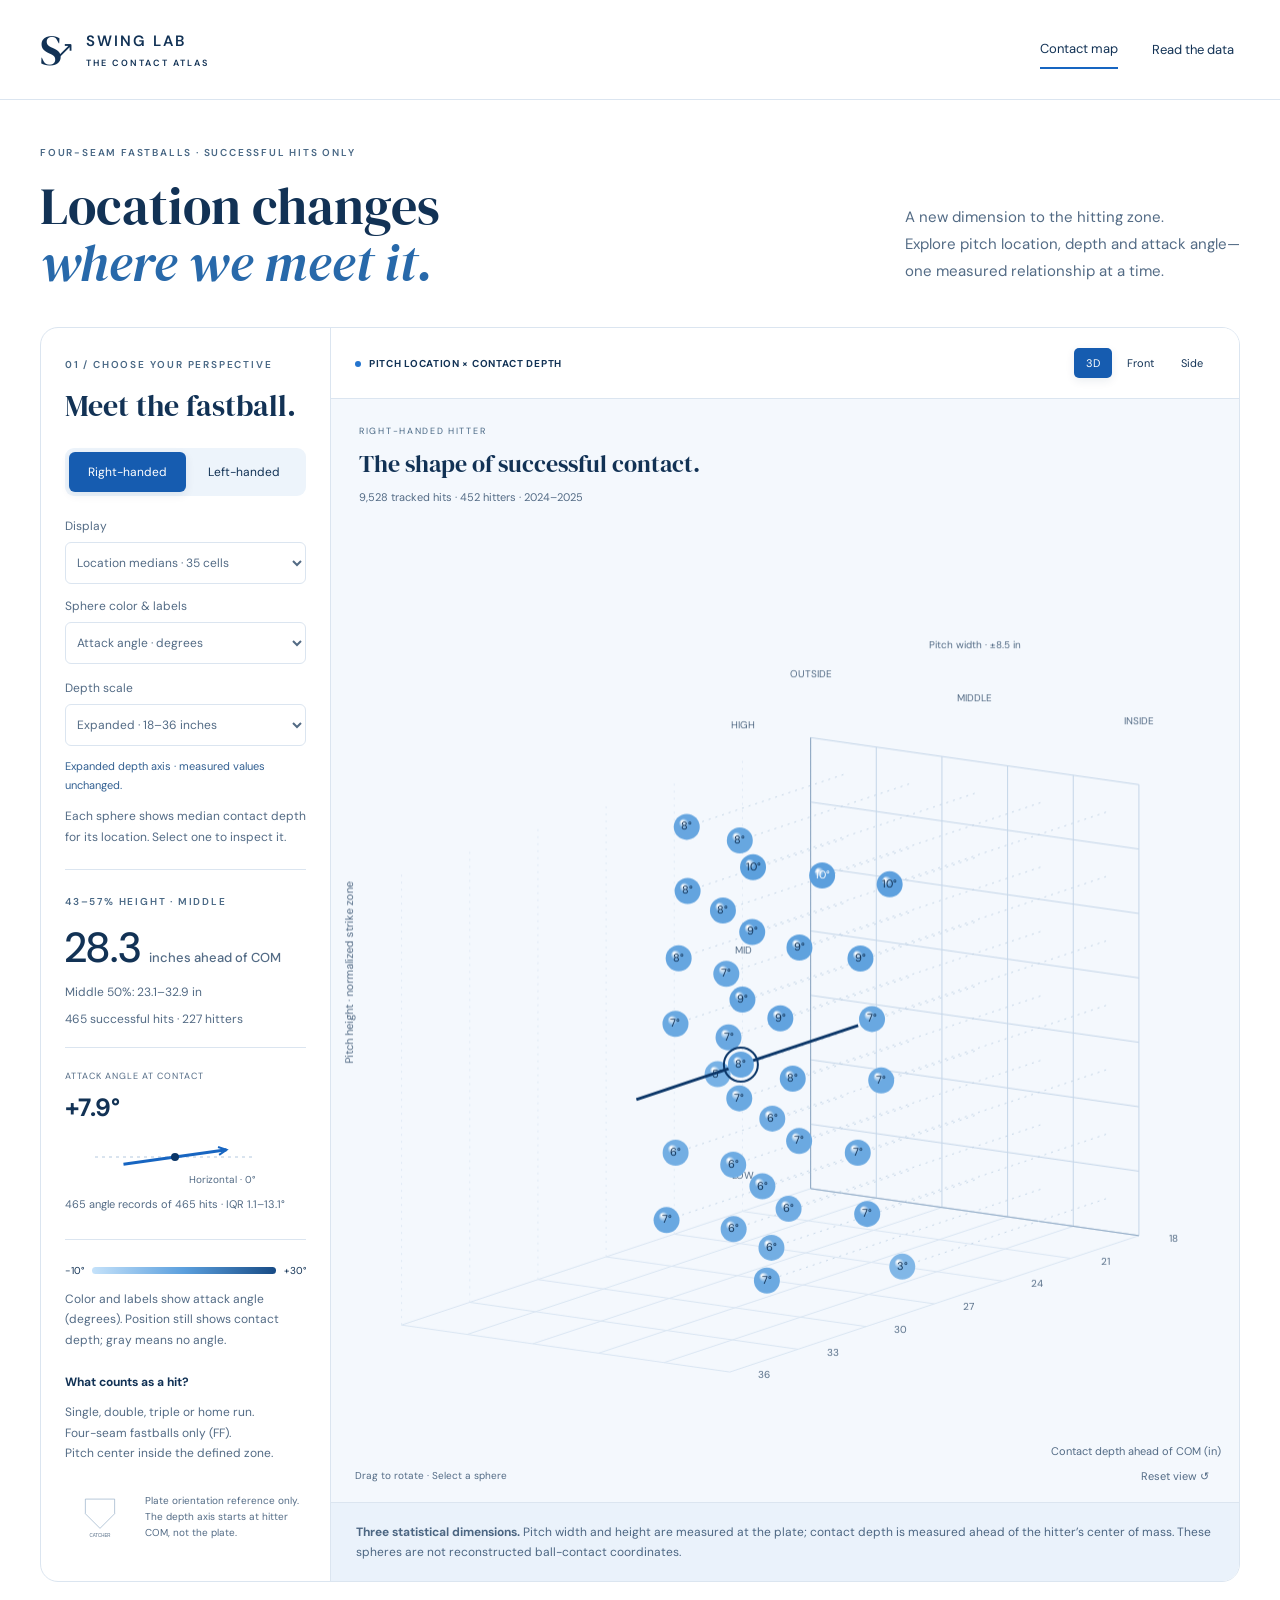
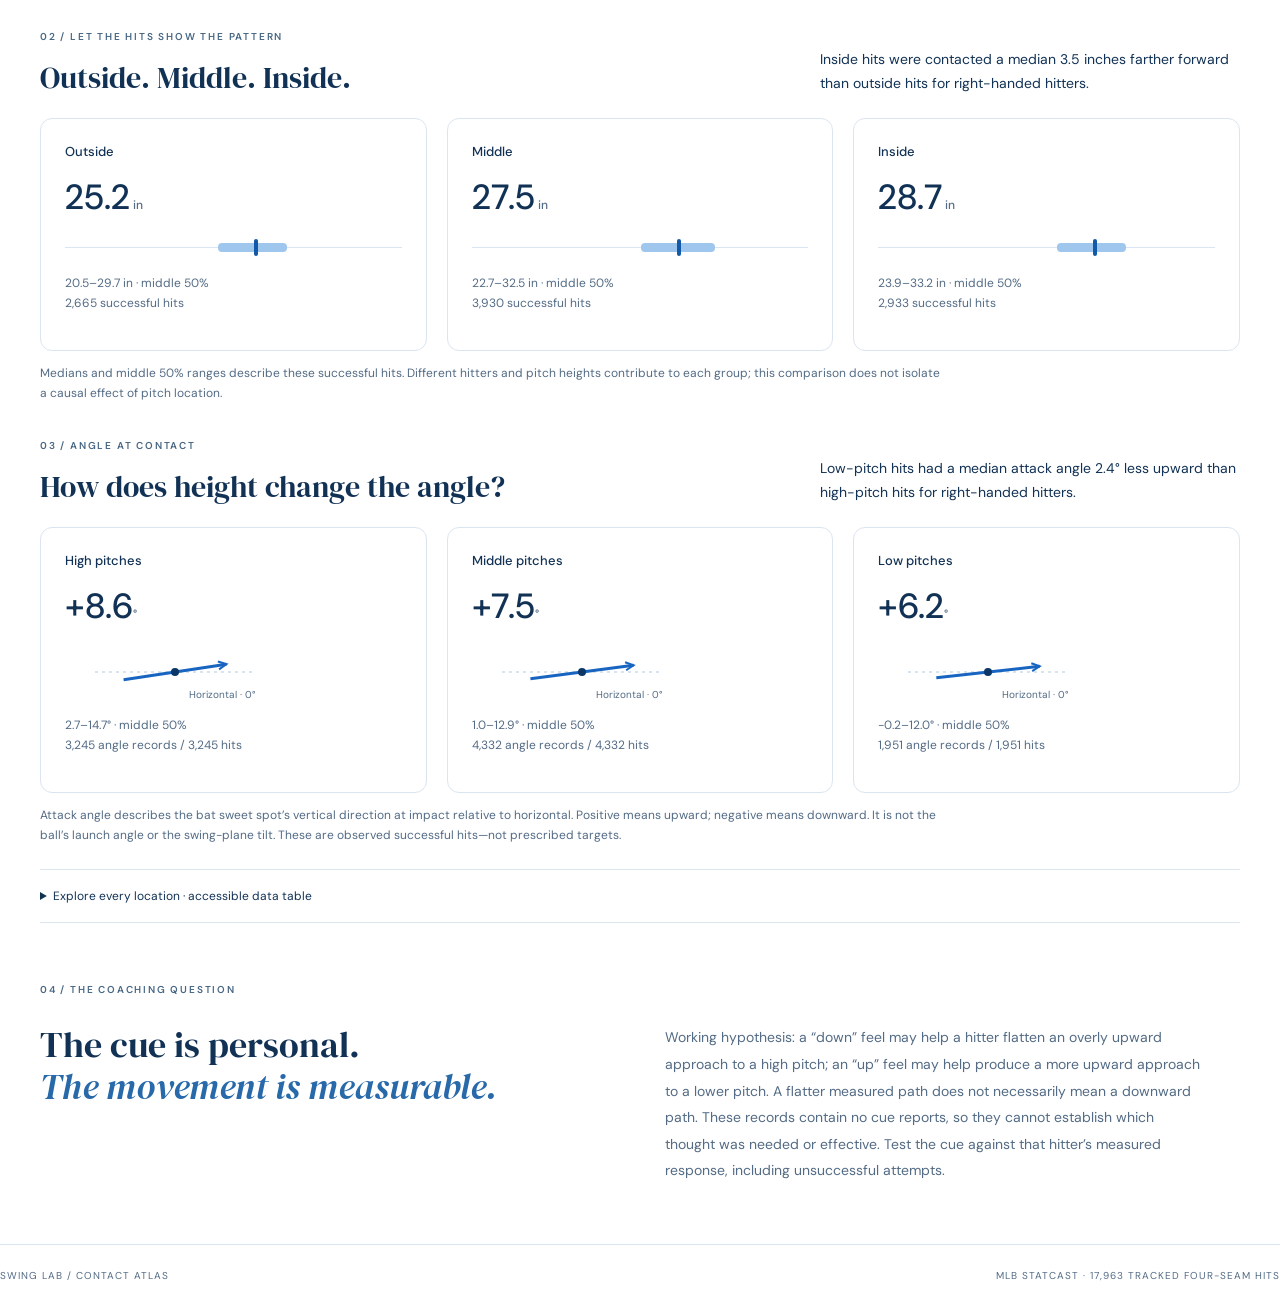
==== contact-atlas/index.html @ 4e48e23c "Publish Contact Atlas, derived Statcast data, methodology and processing scripts" ====
<!doctype html><html lang="en"><head><meta charset="utf-8"><meta name="viewport" content="width=device-width, initial-scale=1"><title>Swing Lab — Fastball Contact Atlas</title><meta name="description" content="Explore successful four-seam hits by pitch location and measured body-relative contact depth."><link rel="stylesheet" href="contact-map.css"></head><body><header><a class="brand" href="./">S<span>↗</span> <b>SWING LAB<small>THE CONTACT ATLAS</small></b></a><nav><span class="navactive">Contact map</span><button id="methodOpen">Read the data</button></nav></header><main><section class="intro"><div><p class="eyebrow">FOUR-SEAM FASTBALLS · SUCCESSFUL HITS ONLY</p><h1>Location changes<br><em>where we meet it.</em></h1></div><p class="lede">A new dimension to the hitting zone.<br>Explore pitch location, depth and attack angle—<br>one measured relationship at a time.</p></section><section class="atlas"><aside><p class="eyebrow">01 / CHOOSE YOUR PERSPECTIVE</p><h2>Meet the fastball.</h2><div class="switch" aria-label="Batting side"><button data-hand="R" aria-pressed="true">Right-handed</button><button data-hand="L" aria-pressed="false">Left-handed</button></div><label class="field">Display<select id="display"><option value="cells">Location medians · 35 cells</option><option value="points">Individual successful hits</option></select></label><label class="field metric-field">Sphere color & labels<select id="metric"><option value="attack">Attack angle · degrees</option><option value="depth">Contact depth · inches</option></select></label><label class="field depth-field">Depth scale<select id="depthScale"><option value="expanded">Expanded · 18–36 inches</option><option value="full">Full range · −5–65 inches</option></select></label><p class="hint" id="depthScaleNote">Expanded depth axis · measured values unchanged.</p><p class="hint" id="displayNote">Each sphere shows median contact depth for its location. Select one to inspect it.</p><div class="selection" aria-live="polite"><p class="eyebrow" id="selectedName">SELECT A LOCATION</p><div id="selectedDepth">—<small>inches</small></div><p id="selectedRange">Contact depth ahead of hitter COM</p><p id="selectedCount">Loading recorded hits…</p><div class="attack-readout"><span>ATTACK ANGLE AT CONTACT</span><strong id="selectedAttack">—</strong><div id="angleSketch"></div><p id="attackCoverage"></p></div></div><div class="legend"><span id="legendLow">−10°</span><i id="legendRamp"></i><span id="legendHigh">+30°</span></div><p class="hint" id="colorNote">Color represents attack angle. Sphere position still shows contact depth.</p><div class="scope"><strong>What counts as a hit?</strong><p>Single, double, triple or home run.<br>Four-seam fastballs only (FF).<br>Pitch center inside the defined zone.</p></div><div class="plate-key"><svg viewBox="0 0 110 72" role="img" aria-label="Plate orientation, straight edge toward pitcher"><path d="M32 8 H78 V31 L55 54 L32 31 Z"/><text x="55" y="68" text-anchor="middle">CATCHER</text></svg><p>Plate orientation reference only.<br>The depth axis starts at hitter COM, not the plate.</p></div></aside><div class="plot-panel"><div class="plot-head"><div><span class="live"></span><strong>PITCH LOCATION × CONTACT DEPTH</strong></div><div class="views"><button data-view="angle" aria-pressed="true">3D</button><button data-view="front" aria-pressed="false">Front</button><button data-view="side" aria-pressed="false">Side</button></div></div><div id="plot"><canvas id="canvas" aria-label="Rotatable graph of pitch location and contact depth" role="img">A table of location medians is available below.</canvas><div class="plot-caption"><span id="handLabel">RIGHT-HANDED HITTER</span><strong id="plotTitle">The shape of successful contact.</strong><small id="sampleCount">Loading data…</small></div><div id="error" hidden></div><div class="plot-bottom"><span>Drag to rotate · Select a sphere</span><button id="reset">Reset view ↺</button></div></div><div class="coordinate-note"><b>Three statistical dimensions.</b> Pitch width and height are measured at the plate; contact depth is measured ahead of the hitter’s center of mass. These spheres are not reconstructed ball-contact coordinates.</div></div></section><section class="comparison"><div class="section-title"><div><p class="eyebrow">02 / LET THE HITS SHOW THE PATTERN</p><h2>Outside. Middle. Inside.</h2></div><p id="finding" aria-live="polite">Comparing recorded contact depth.</p></div><div id="bands" class="bands"></div><p class="footnote">Medians and middle 50% ranges describe these successful hits. Different hitters and pitch heights contribute to each group; this comparison does not isolate a causal effect of pitch location.</p></section><section class="comparison angle-comparison"><div class="section-title"><div><p class="eyebrow">03 / ANGLE AT CONTACT</p><h2>How does height change the angle?</h2></div><p id="angleFinding" aria-live="polite"></p></div><div id="heightBands" class="bands"></div><p class="footnote">Attack angle describes the bat sweet spot’s vertical direction at impact relative to horizontal. Positive means upward; negative means downward. It is not the ball’s launch angle or the swing-plane tilt. These are observed successful hits—not prescribed targets.</p></section><details class="table-panel"><summary>Explore every location · accessible data table</summary><div class="table-wrap"><table><thead><tr><th>Height band</th><th>Horizontal band</th><th>Hits</th><th>Median depth</th><th>Middle 50%</th><th>Attack angle</th><th>Angle records</th></tr></thead><tbody id="tableRows"></tbody></table></div></details><section class="feel"><p class="eyebrow">04 / THE COACHING QUESTION</p><h2>The cue is personal.<br><em>The movement is measurable.</em></h2><p>Working hypothesis: a “down” feel may help a hitter flatten an overly upward approach to a high pitch; an “up” feel may help produce a more upward approach to a lower pitch. A flatter measured path does not necessarily mean a downward path. These records contain no cue reports, so they cannot establish which thought was needed or effective. Test the cue against that hitter’s measured response, including unsuccessful attempts.</p></section></main><footer><span>SWING LAB / CONTACT ATLAS</span><span id="sourceNote">MLB Statcast · imported 2024–2025 records</span></footer><dialog id="method"><button id="methodClose">Close ×</button><p class="eyebrow">MEASUREMENT NOTES</p><h2>Read the coordinates correctly.</h2><p>This graph filters the existing imported Statcast data to pitch_type FF and events single, double, triple or home_run, with description hit_into_play. It excludes pitch centers outside the 17-inch plate width or the individualized vertical strike zone, and excludes missing contact depth. It is not a batting-average chart.</p><p>Horizontal position uses plate_x converted to batter-relative inside/outside. Height is normalized as (plate_z − sz_bot)/(sz_top − sz_bot). Depth uses intercept_ball_minus_batter_pos_y_inches, the contact displacement ahead of the hitter’s center of mass. Pitch position is not ball position at contact. No guessed translation to home plate is applied.</p><p>The median view defaults to an expanded 18–36 inch depth axis so small differences are easier to see. The full-range option spans −5 to 65 inches. Both batting sides use the same scale. Individual-hit mode always uses the full range to retain every displayed observation. Only the depth-axis display scale changes; measurements, colors and summaries are unchanged.</p><p>The grid contains five horizontal and seven vertical bands. Sphere positions use cell centers and the median measured depth. The middle 50% is the interquartile range, not a confidence interval. Individual-hit mode shows a deterministic sample of up to 1,400 hits per batting side. Medians use all eligible observations. Sparse cells remain visible with their sample size.</p><p>Left/right switching uses independently observed groups, not mirrored copies of the same hitters. No expected inside-to-outside pattern is imposed. The lab animation is a separate dataset and does not drive this graph.</p><p>Attack angle comes directly from the Statcast attack_angle field, independently of launch_angle. Cell depth and angle are separate medians, not one reconstructed swing. Missing angles remain unavailable and their counts are shown. The small side-view arrows illustrate only the vertical angle relative to horizontal; they do not reconstruct full bat paths or infer horizontal attack direction. The expanded depth axis does not alter these angle sketches.</p><p><a href="https://baseballsavant.mlb.com/csv-docs#attack_angle">Statcast metric definitions</a></p><p id="coverageNote"></p><a href="data/contact-map.json">Download graph data</a> · <a href="https://github.com/Pburgess09/SwingLab">Source project</a></dialog><script src="contact-map.js" defer></script></body></html>
---- contact-atlas/contact-map.css ----
@import url('https://fonts.googleapis.com/css2?family=DM+Sans:wght@400;500;600;700&family=DM+Serif+Display:ital@0;1&display=swap');
:root{--ink:#123255;--muted:#536b85;--paper:#ffffff;--line:#dbe5f0;--green:#1765c1;--gold:#2f7ed0}*{box-sizing:border-box}body{margin:0;background:var(--paper);color:var(--ink);font:15px 'DM Sans',sans-serif}button,select{font:inherit;color:inherit}button,a,select{-webkit-tap-highlight-color:transparent}button{cursor:pointer;border:0;background:transparent}button:focus-visible,a:focus-visible,select:focus-visible{outline:3px solid #2f7ed0;outline-offset:4px}header{height:100px;max-width:1500px;margin:auto;display:flex;align-items:center;justify-content:space-between;padding:0 40px;border-bottom:1px solid var(--line)}a{color:inherit;text-decoration:none}.brand{display:flex;align-items:center;font-size:42px;font-family:'DM Serif Display',serif;gap:12px}.brand>span{font:22px sans-serif;margin-left:-18px}.brand b{font:600 15px 'DM Sans',sans-serif;letter-spacing:2px}.brand small{display:block;font-size:9px;letter-spacing:2px;margin-top:6px}nav{display:flex;gap:28px;align-items:center;font-size:13px}.navactive{border-bottom:2px solid var(--green);padding:10px 0}main{max-width:1500px;margin:auto;padding:46px 40px 0}.intro{display:flex;justify-content:space-between;align-items:end;margin-bottom:36px}.eyebrow{font-size:10px;font-weight:600;letter-spacing:1.8px;margin:0 0 18px;color:#486784}h1{font:52px/1.1 'DM Serif Display',Georgia,serif;margin:0}em{font-weight:400;color:#2869aa}.lede{font-size:15px;color:var(--muted);line-height:1.8;margin:0 0 6px}.atlas{display:grid;grid-template-columns:290px minmax(0,1fr);border:1px solid var(--line);border-radius:18px;overflow:hidden;background:#ffffff}aside{padding:30px 24px;border-right:1px solid var(--line)}h2{font:30px/1.15 'DM Serif Display',Georgia,serif;margin:0 0 24px}.switch{display:flex;padding:4px;background:#edf4fb;border-radius:9px;margin:22px 0}.switch button{flex:1;padding:12px 3px;font-size:12px;border-radius:6px}button[aria-pressed=true]{background:#165cb0;color:#ffffff;box-shadow:0 3px 10px #12325515}.field{display:block;font-size:12px;color:var(--muted)}select{display:block;width:100%;margin-top:8px;padding:11px 7px;background:#ffffff;border:1px solid var(--line);border-radius:6px;font-size:12px}.hint{font-size:12px;line-height:1.7;color:var(--muted)}.selection{padding:25px 0;margin-top:22px;border-top:1px solid var(--line);border-bottom:1px solid var(--line)}.selection .eyebrow{margin-bottom:12px}#selectedDepth{font-size:42px;font-weight:500;font-variant-numeric:tabular-nums}#selectedDepth small{font-size:13px;margin-left:8px;color:var(--muted)}.selection p:not(.eyebrow){font-size:12px;line-height:1.6;margin:8px 0 0;color:var(--muted)}.legend{display:flex;align-items:center;gap:8px;margin-top:24px;font-size:10px}.legend i{flex:1;height:7px;border-radius:6px;background:linear-gradient(90deg,#c5e2fa,#5b9fdd,#174b85)}.scope{margin-top:24px;font-size:12px}.scope p{line-height:1.7;color:var(--muted)}.plate-key{display:flex;align-items:center;gap:10px;margin-top:20px}.plate-key svg{width:70px;flex-shrink:0}.plate-key path{fill:#ffffff;stroke:#8ca6c1;stroke-width:1}.plate-key text{font:7px sans-serif;fill:#536b85}.plate-key p{font-size:10px;line-height:1.6;color:var(--muted)}.plot-panel{display:flex;flex-direction:column;min-width:0;background:#f4f8fd}.plot-head{display:flex;align-items:center;justify-content:space-between;padding:20px 24px;border-bottom:1px solid #dbe5f0;font-size:10px;letter-spacing:.7px;background:#ffffff}.live{display:inline-block;width:6px;height:6px;border-radius:50%;background:#2474ce;margin-right:8px}.views{display:flex;gap:3px}.views button{font-size:11px;padding:8px 12px;border-radius:5px}#plot{min-height:620px;flex:1;position:relative;overflow:hidden}canvas{display:block;width:100%;height:100%;position:absolute;touch-action:none;cursor:grab}.plot-caption{position:absolute;top:26px;left:28px;pointer-events:none;display:grid;gap:10px}.plot-caption span{font-size:9px;letter-spacing:1.7px;color:#486784}.plot-caption strong{font:24px 'DM Serif Display',serif}.plot-caption small{font-size:11px;color:var(--muted)}.plot-bottom{position:absolute;bottom:18px;left:24px;right:24px;display:flex;align-items:center;justify-content:space-between;font-size:10px;color:var(--muted);pointer-events:none}.plot-bottom button{font-size:11px;pointer-events:auto}.coordinate-note{padding:19px 25px;font-size:12px;line-height:1.7;border-top:1px solid var(--line);background:#eaf2fb;color:#4c6682}.comparison{margin-top:48px}.section-title{display:flex;align-items:end;justify-content:space-between;gap:30px}.section-title h2{margin-bottom:22px}.section-title>p{max-width:420px;font-size:14px;line-height:1.7;margin:0 0 22px}.bands{display:grid;grid-template-columns:repeat(3,1fr);gap:20px}.band{background:#ffffff;border:1px solid var(--line);padding:24px;border-radius:12px}.band h3{font-size:13px;font-weight:500;margin:0 0 14px}.band strong{font-size:35px;font-weight:500}.band small{font-size:12px;color:var(--muted)}.band p{font-size:12px;color:var(--muted);line-height:1.7}.interval{height:26px;position:relative;margin-top:15px}.interval:before{content:'';position:absolute;left:0;right:0;top:12px;height:1px;background:#d9e5f2}.interval i{position:absolute;top:8px;height:9px;background:#9fc7ee;border-radius:4px}.interval b{position:absolute;top:4px;height:17px;width:4px;background:#1259a8;border-radius:3px}.footnote{font-size:12px;color:var(--muted);line-height:1.7;max-width:900px}.table-panel{margin-top:24px;padding:18px 0;border-top:1px solid var(--line);border-bottom:1px solid var(--line);font-size:12px}summary{cursor:pointer}.table-wrap{overflow-x:auto}table{width:100%;border-collapse:collapse;margin-top:20px}th,td{text-align:left;padding:12px;border-bottom:1px solid var(--line)}.feel{display:grid;grid-template-columns:1fr 1fr;gap:10px 50px;margin:60px 0}.feel>.eyebrow{grid-column:1/-1}.feel h2{font-size:36px}.feel>p:last-child{font-size:14px;line-height:1.9;color:var(--muted);margin:0;max-width:540px}footer{max-width:1420px;margin:auto;padding:24px 0;border-top:1px solid var(--line);display:flex;justify-content:space-between;font-size:10px;letter-spacing:1px;color:var(--muted)}dialog{max-width:660px;width:calc(100% - 32px);border:1px solid var(--line);border-radius:16px;padding:35px;color:var(--ink);background:#ffffff}dialog::backdrop{background:#102b4d66}dialog>button{float:right}dialog p{line-height:1.8;font-size:14px}dialog a{text-decoration:underline}#error{position:absolute;top:45%;padding:25px;background:#ffffff;left:20px;right:20px;border:1px solid #8ca6c1}@media(max-width:1050px){main{padding:30px 22px 0}header{padding:0 22px}.atlas{grid-template-columns:250px 1fr}aside{padding:25px 18px}h1{font-size:44px}.lede{font-size:13px}.plot-head{padding:14px}.plot-head strong{font-size:9px}footer{margin:0 22px}}@media(max-width:760px){header{height:80px}nav{gap:12px}nav .navactive{display:none}.brand b{font-size:12px}.brand small{font-size:7px}h1{font-size:38px}.intro{display:block}.lede{margin-top:18px}.atlas{display:flex;flex-direction:column}.plot-panel{order:-1}.plot-head{gap:8px}.plot-caption{left:20px}.plot-caption strong{font-size:21px}#plot{height:510px;min-height:510px}.plot-bottom{font-size:9px}.coordinate-note{font-size:11px;padding:16px}aside{border-right:0;border-top:1px solid var(--line);display:grid;grid-template-columns:1fr 1fr;gap:0 20px}aside>.eyebrow,aside>h2,.selection{grid-column:1/-1}.switch{margin:0 0 12px;grid-column:1/-1}.selection{margin-top:8px}.scope,.plate-key{margin-top:14px}.section-title{display:block}.bands{gap:8px}.band{padding:16px 12px}.band strong{font-size:26px}.band p{font-size:11px}.feel{grid-template-columns:1fr;gap:4px}.feel h2{font-size:30px}footer{gap:20px;line-height:1.6}.legend{grid-column:1/-1}.selection+.legend{margin-top:20px}}@media(prefers-reduced-motion:reduce){*{scroll-behavior:auto!important}}

.depth-field{margin-top:16px}#depthScaleNote{font-size:11px;color:#315f91}select:disabled{opacity:.65}@media(max-width:760px){.depth-field{margin-top:0}}

.metric-field{margin-top:14px}.attack-readout{border-top:1px solid var(--line);margin-top:18px;padding-top:16px}.attack-readout>span{font-size:9px;letter-spacing:1px;color:var(--muted)}.attack-readout strong{font-size:25px;display:block;margin-top:7px}.angle-sketch{width:100%;max-width:220px;height:64px;display:block}.angle-sketch text{font:10px 'DM Sans',sans-serif;fill:#536b85}.band .angle-sketch{margin-top:10px}.attack-readout p{font-size:11px!important}.angle-comparison{margin-top:36px}.legend #legendRamp{background:linear-gradient(90deg,#c5e2fa,#5b9fdd,#174b85)}@media(max-width:760px){.metric-field{margin-top:0}.attack-readout{display:grid;grid-template-columns:1fr 1fr;gap:0 12px}.attack-readout>span,.attack-readout p{grid-column:1/-1}}
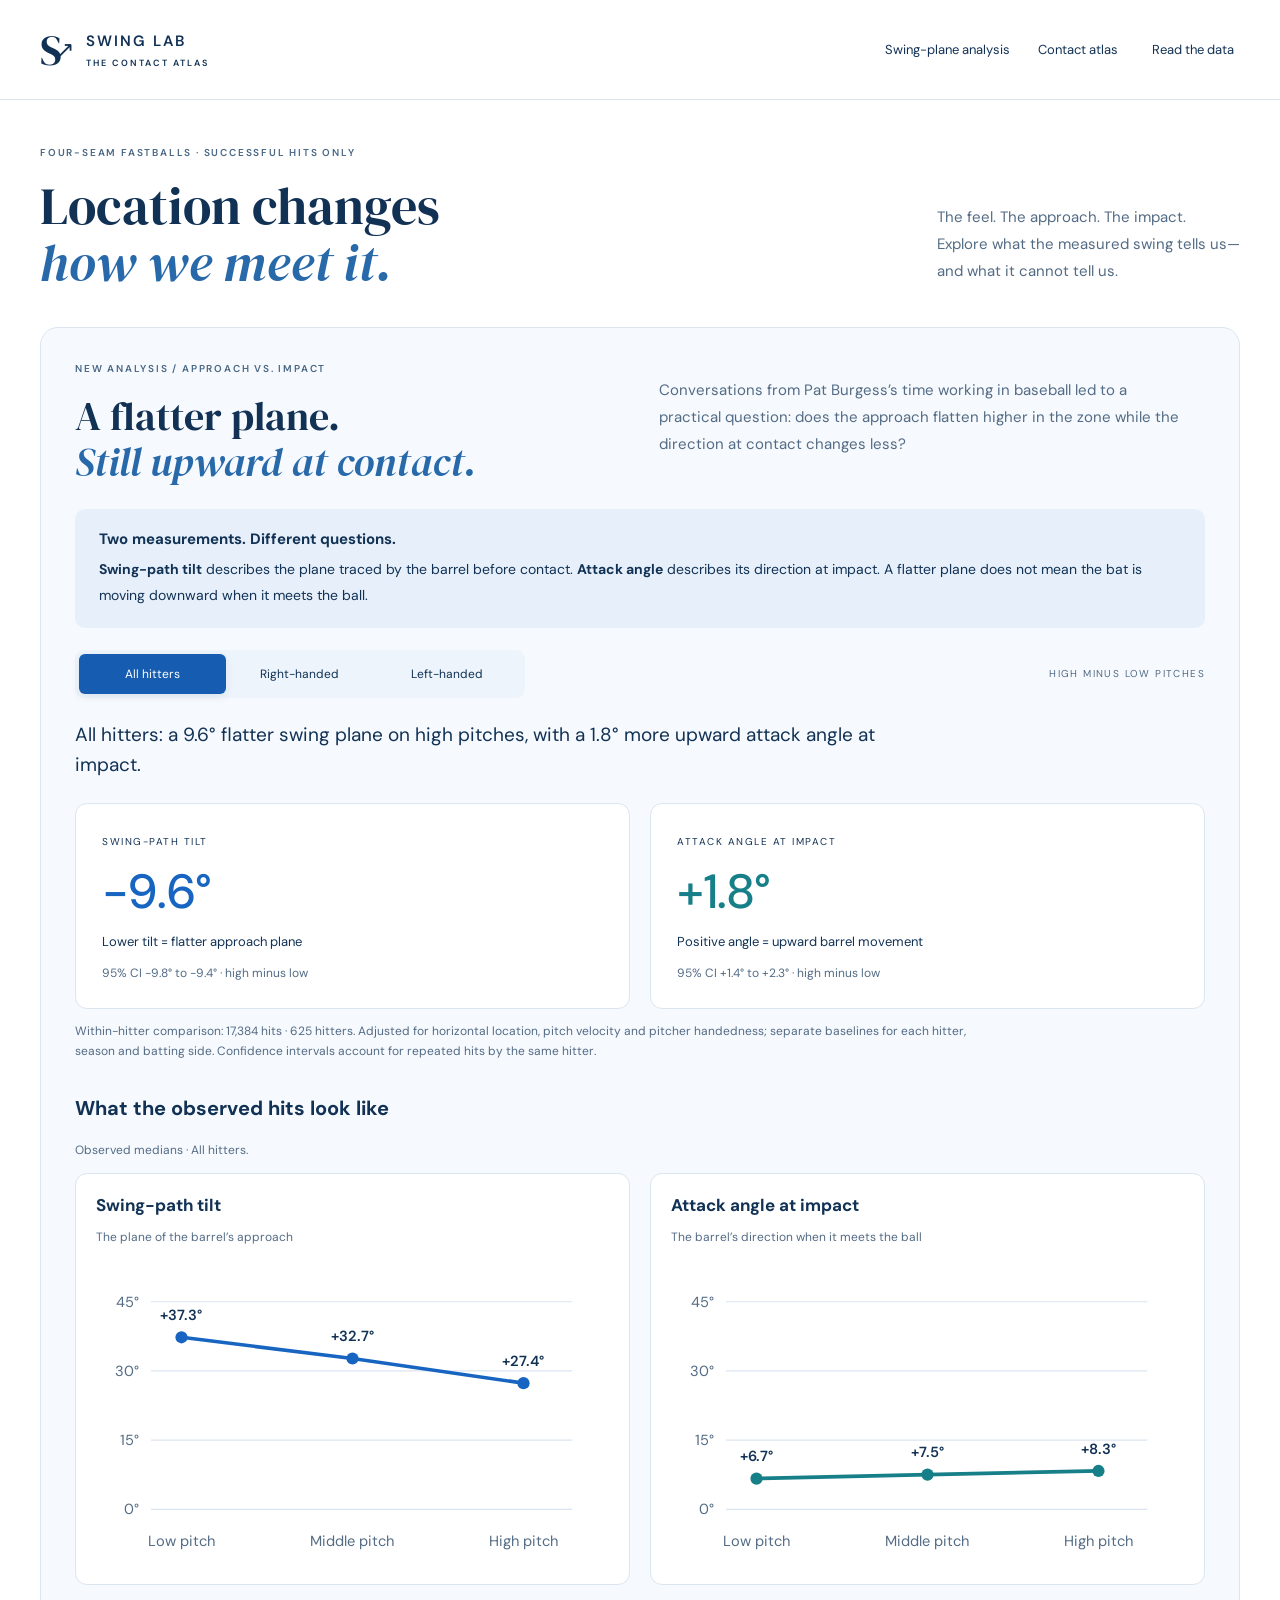
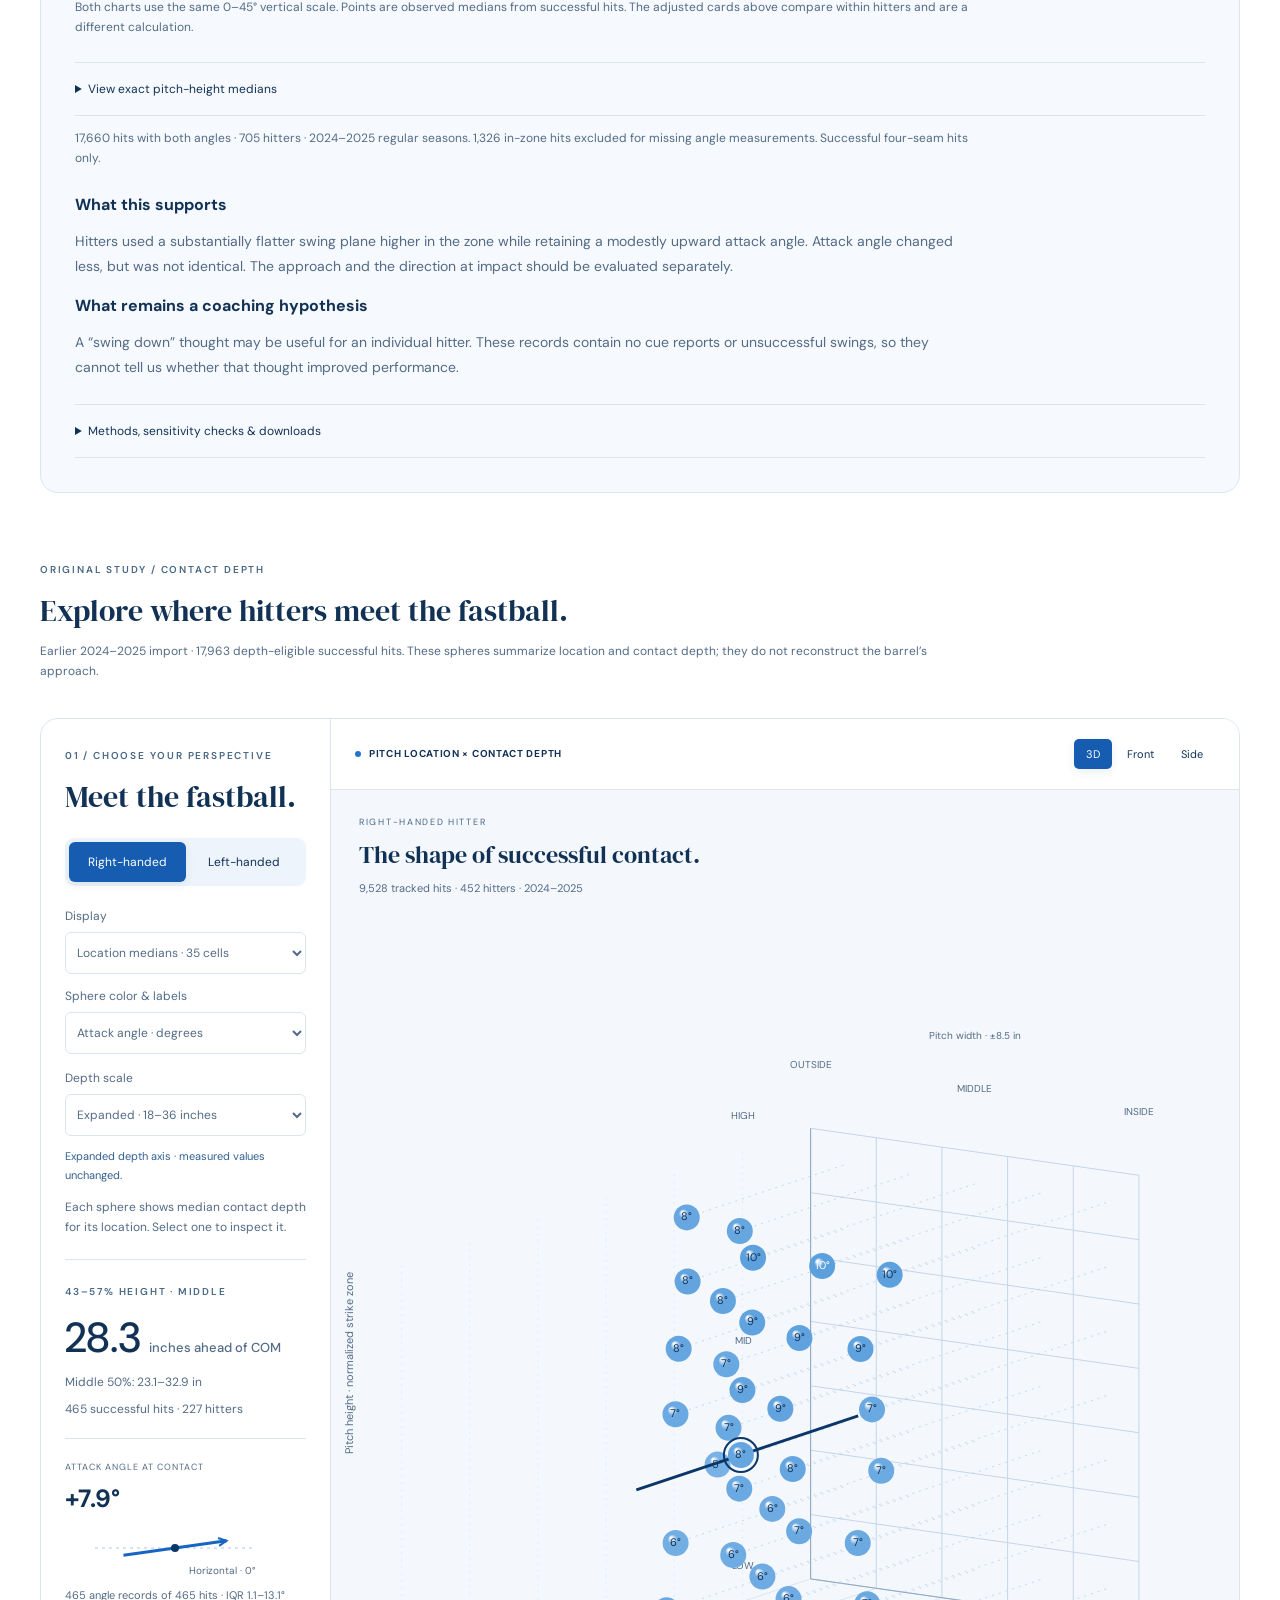
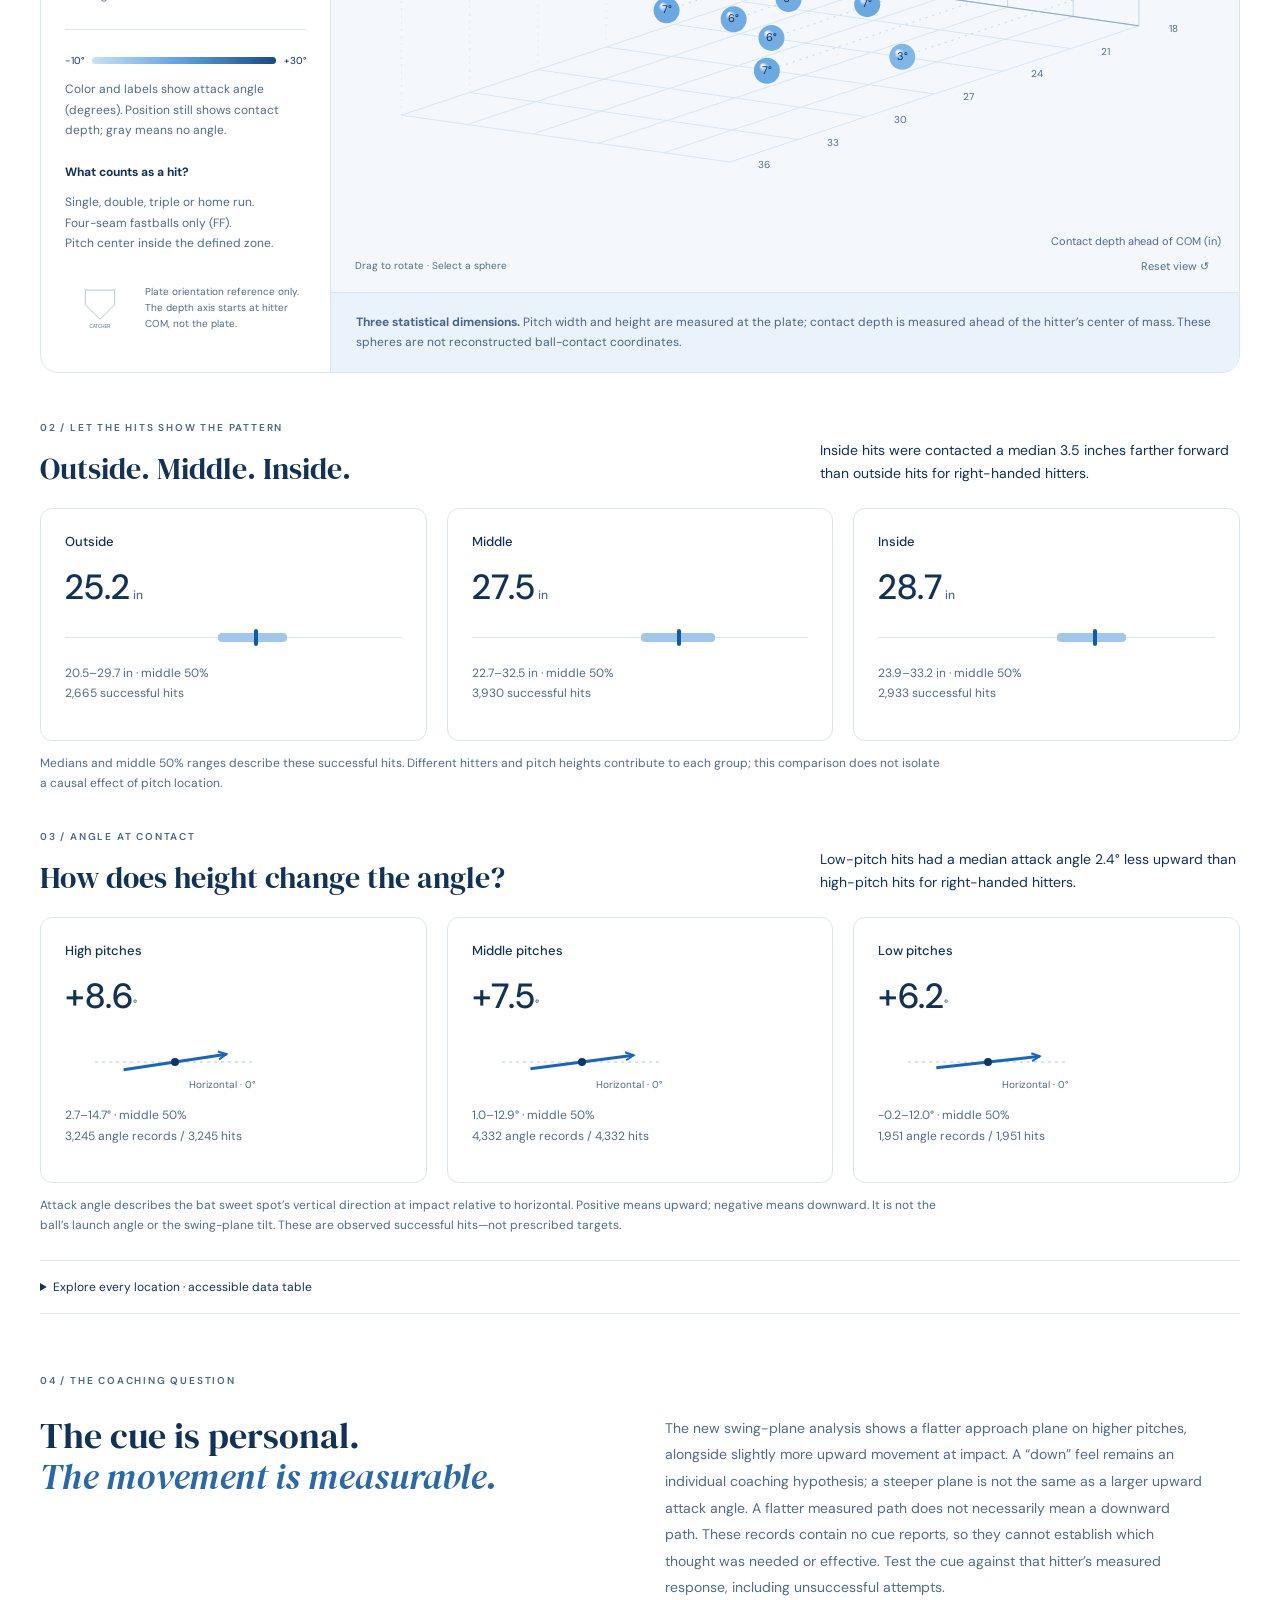
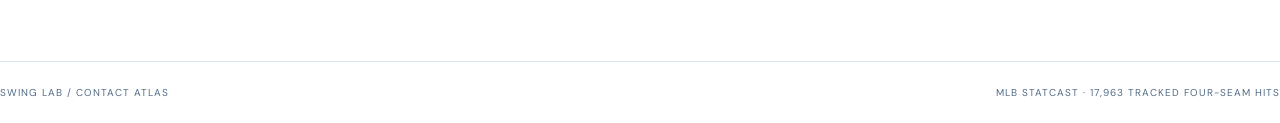
==== commit 0e4c4e14: "Add within-hitter swing-plane analysis and integrated dashboard Separate approach-plane tilt from at" ====
--- a/contact-atlas/index.html
+++ b/contact-atlas/index.html
@@ -1 +1,15 @@
-<!doctype html><html lang="en"><head><meta charset="utf-8"><meta name="viewport" content="width=device-width, initial-scale=1"><title>Swing Lab — Fastball Contact Atlas</title><meta name="description" content="Explore successful four-seam hits by pitch location and measured body-relative contact depth."><link rel="stylesheet" href="contact-map.css"></head><body><header><a class="brand" href="./">S<span>↗</span> <b>SWING LAB<small>THE CONTACT ATLAS</small></b></a><nav><span class="navactive">Contact map</span><button id="methodOpen">Read the data</button></nav></header><main><section class="intro"><div><p class="eyebrow">FOUR-SEAM FASTBALLS · SUCCESSFUL HITS ONLY</p><h1>Location changes<br><em>where we meet it.</em></h1></div><p class="lede">A new dimension to the hitting zone.<br>Explore pitch location, depth and attack angle—<br>one measured relationship at a time.</p></section><section class="atlas"><aside><p class="eyebrow">01 / CHOOSE YOUR PERSPECTIVE</p><h2>Meet the fastball.</h2><div class="switch" aria-label="Batting side"><button data-hand="R" aria-pressed="true">Right-handed</button><button data-hand="L" aria-pressed="false">Left-handed</button></div><label class="field">Display<select id="display"><option value="cells">Location medians · 35 cells</option><option value="points">Individual successful hits</option></select></label><label class="field metric-field">Sphere color & labels<select id="metric"><option value="attack">Attack angle · degrees</option><option value="depth">Contact depth · inches</option></select></label><label class="field depth-field">Depth scale<select id="depthScale"><option value="expanded">Expanded · 18–36 inches</option><option value="full">Full range · −5–65 inches</option></select></label><p class="hint" id="depthScaleNote">Expanded depth axis · measured values unchanged.</p><p class="hint" id="displayNote">Each sphere shows median contact depth for its location. Select one to inspect it.</p><div class="selection" aria-live="polite"><p class="eyebrow" id="selectedName">SELECT A LOCATION</p><div id="selectedDepth">—<small>inches</small></div><p id="selectedRange">Contact depth ahead of hitter COM</p><p id="selectedCount">Loading recorded hits…</p><div class="attack-readout"><span>ATTACK ANGLE AT CONTACT</span><strong id="selectedAttack">—</strong><div id="angleSketch"></div><p id="attackCoverage"></p></div></div><div class="legend"><span id="legendLow">−10°</span><i id="legendRamp"></i><span id="legendHigh">+30°</span></div><p class="hint" id="colorNote">Color represents attack angle. Sphere position still shows contact depth.</p><div class="scope"><strong>What counts as a hit?</strong><p>Single, double, triple or home run.<br>Four-seam fastballs only (FF).<br>Pitch center inside the defined zone.</p></div><div class="plate-key"><svg viewBox="0 0 110 72" role="img" aria-label="Plate orientation, straight edge toward pitcher"><path d="M32 8 H78 V31 L55 54 L32 31 Z"/><text x="55" y="68" text-anchor="middle">CATCHER</text></svg><p>Plate orientation reference only.<br>The depth axis starts at hitter COM, not the plate.</p></div></aside><div class="plot-panel"><div class="plot-head"><div><span class="live"></span><strong>PITCH LOCATION × CONTACT DEPTH</strong></div><div class="views"><button data-view="angle" aria-pressed="true">3D</button><button data-view="front" aria-pressed="false">Front</button><button data-view="side" aria-pressed="false">Side</button></div></div><div id="plot"><canvas id="canvas" aria-label="Rotatable graph of pitch location and contact depth" role="img">A table of location medians is available below.</canvas><div class="plot-caption"><span id="handLabel">RIGHT-HANDED HITTER</span><strong id="plotTitle">The shape of successful contact.</strong><small id="sampleCount">Loading data…</small></div><div id="error" hidden></div><div class="plot-bottom"><span>Drag to rotate · Select a sphere</span><button id="reset">Reset view ↺</button></div></div><div class="coordinate-note"><b>Three statistical dimensions.</b> Pitch width and height are measured at the plate; contact depth is measured ahead of the hitter’s center of mass. These spheres are not reconstructed ball-contact coordinates.</div></div></section><section class="comparison"><div class="section-title"><div><p class="eyebrow">02 / LET THE HITS SHOW THE PATTERN</p><h2>Outside. Middle. Inside.</h2></div><p id="finding" aria-live="polite">Comparing recorded contact depth.</p></div><div id="bands" class="bands"></div><p class="footnote">Medians and middle 50% ranges describe these successful hits. Different hitters and pitch heights contribute to each group; this comparison does not isolate a causal effect of pitch location.</p></section><section class="comparison angle-comparison"><div class="section-title"><div><p class="eyebrow">03 / ANGLE AT CONTACT</p><h2>How does height change the angle?</h2></div><p id="angleFinding" aria-live="polite"></p></div><div id="heightBands" class="bands"></div><p class="footnote">Attack angle describes the bat sweet spot’s vertical direction at impact relative to horizontal. Positive means upward; negative means downward. It is not the ball’s launch angle or the swing-plane tilt. These are observed successful hits—not prescribed targets.</p></section><details class="table-panel"><summary>Explore every location · accessible data table</summary><div class="table-wrap"><table><thead><tr><th>Height band</th><th>Horizontal band</th><th>Hits</th><th>Median depth</th><th>Middle 50%</th><th>Attack angle</th><th>Angle records</th></tr></thead><tbody id="tableRows"></tbody></table></div></details><section class="feel"><p class="eyebrow">04 / THE COACHING QUESTION</p><h2>The cue is personal.<br><em>The movement is measurable.</em></h2><p>Working hypothesis: a “down” feel may help a hitter flatten an overly upward approach to a high pitch; an “up” feel may help produce a more upward approach to a lower pitch. A flatter measured path does not necessarily mean a downward path. These records contain no cue reports, so they cannot establish which thought was needed or effective. Test the cue against that hitter’s measured response, including unsuccessful attempts.</p></section></main><footer><span>SWING LAB / CONTACT ATLAS</span><span id="sourceNote">MLB Statcast · imported 2024–2025 records</span></footer><dialog id="method"><button id="methodClose">Close ×</button><p class="eyebrow">MEASUREMENT NOTES</p><h2>Read the coordinates correctly.</h2><p>This graph filters the existing imported Statcast data to pitch_type FF and events single, double, triple or home_run, with description hit_into_play. It excludes pitch centers outside the 17-inch plate width or the individualized vertical strike zone, and excludes missing contact depth. It is not a batting-average chart.</p><p>Horizontal position uses plate_x converted to batter-relative inside/outside. Height is normalized as (plate_z − sz_bot)/(sz_top − sz_bot). Depth uses intercept_ball_minus_batter_pos_y_inches, the contact displacement ahead of the hitter’s center of mass. Pitch position is not ball position at contact. No guessed translation to home plate is applied.</p><p>The median view defaults to an expanded 18–36 inch depth axis so small differences are easier to see. The full-range option spans −5 to 65 inches. Both batting sides use the same scale. Individual-hit mode always uses the full range to retain every displayed observation. Only the depth-axis display scale changes; measurements, colors and summaries are unchanged.</p><p>The grid contains five horizontal and seven vertical bands. Sphere positions use cell centers and the median measured depth. The middle 50% is the interquartile range, not a confidence interval. Individual-hit mode shows a deterministic sample of up to 1,400 hits per batting side. Medians use all eligible observations. Sparse cells remain visible with their sample size.</p><p>Left/right switching uses independently observed groups, not mirrored copies of the same hitters. No expected inside-to-outside pattern is imposed. The lab animation is a separate dataset and does not drive this graph.</p><p>Attack angle comes directly from the Statcast attack_angle field, independently of launch_angle. Cell depth and angle are separate medians, not one reconstructed swing. Missing angles remain unavailable and their counts are shown. The small side-view arrows illustrate only the vertical angle relative to horizontal; they do not reconstruct full bat paths or infer horizontal attack direction. The expanded depth axis does not alter these angle sketches.</p><p><a href="https://baseballsavant.mlb.com/csv-docs#attack_angle">Statcast metric definitions</a></p><p id="coverageNote"></p><a href="data/contact-map.json">Download graph data</a> · <a href="https://github.com/Pburgess09/SwingLab">Source project</a></dialog><script src="contact-map.js" defer></script></body></html>
+<!doctype html><html lang="en"><head><meta charset="utf-8"><meta name="viewport" content="width=device-width, initial-scale=1"><title>Swing Lab — Fastball Contact Atlas</title><meta name="description" content="Explore swing-plane tilt, attack angle and contact depth by pitch location, with within-hitter analysis."><link rel="stylesheet" href="contact-map.css"></head><body><header><a class="brand" href="./">S<span>↗</span> <b>SWING LAB<small>THE CONTACT ATLAS</small></b></a><nav><a href="#swing-plane">Swing-plane analysis</a><a href="#contact-atlas">Contact atlas</a><button id="methodOpen">Read the data</button></nav></header><main><section class="intro"><div><p class="eyebrow">FOUR-SEAM FASTBALLS · SUCCESSFUL HITS ONLY</p><h1>Location changes<br><em>how we meet it.</em></h1></div><p class="lede">The feel. The approach. The impact.<br>Explore what the measured swing tells us—<br>and what it cannot tell us.</p></section><section class="plane-study" id="swing-plane" aria-labelledby="plane-title">
+<div class="study-top"><div><p class="eyebrow">NEW ANALYSIS / APPROACH VS. IMPACT</p><h2 id="plane-title">A flatter plane.<br><em>Still upward at contact.</em></h2></div><p>Conversations from Pat Burgess’s time working in baseball led to a practical question: does the approach flatten higher in the zone while the direction at contact changes less?</p></div>
+<div class="study-insight"><strong>Two measurements. Different questions.</strong><p><b>Swing-path tilt</b> describes the plane traced by the barrel before contact. <b>Attack angle</b> describes its direction at impact. A flatter plane does not mean the bat is moving downward when it meets the ball.</p></div>
+<div class="study-toolbar"><div class="switch study-switch" role="group" aria-label="Analysis batting side"><button data-analysis-side="All" aria-pressed="true">All hitters</button><button data-analysis-side="R" aria-pressed="false">Right-handed</button><button data-analysis-side="L" aria-pressed="false">Left-handed</button></div><span class="study-tag">HIGH MINUS LOW PITCHES</span></div>
+<p id="analysisStatus" role="status">Loading the analysis…</p><p id="analysisFinding" class="study-finding" aria-live="polite"></p>
+<div class="effect-grid"><article class="effect"><span>SWING-PATH TILT</span><strong id="tiltEffect">—</strong><p>Lower tilt = flatter approach plane</p><small id="tiltCI"></small></article><article class="effect attack-effect"><span>ATTACK ANGLE AT IMPACT</span><strong id="attackEffect">—</strong><p>Positive angle = upward barrel movement</p><small id="attackCI"></small></article></div>
+<p class="footnote" id="analysisModelScope"></p>
+<div class="study-chart-head"><h3>What the observed hits look like</h3><p id="medianScope"></p></div>
+<div class="study-charts"><article><h3>Swing-path tilt</h3><p>The plane of the barrel’s approach</p><div id="tiltChart"></div></article><article><h3>Attack angle at impact</h3><p>The barrel’s direction when it meets the ball</p><div id="attackChart"></div></article></div>
+<p class="footnote">Both charts use the same 0–45° vertical scale. Points are observed medians from successful hits. The adjusted cards above compare within hitters and are a different calculation.</p>
+<details class="table-panel"><summary>View exact pitch-height medians</summary><div class="table-wrap"><table><thead><tr><th>Pitch height</th><th>Hits</th><th>Swing-path tilt</th><th>Attack angle</th></tr></thead><tbody id="analysisRows"></tbody></table></div></details>
+<p class="footnote" id="analysisCoverage"></p>
+<div class="study-conclusion"><h3>What this supports</h3><p>Hitters used a substantially flatter swing plane higher in the zone while retaining a modestly upward attack angle. Attack angle changed less, but was not identical. The approach and the direction at impact should be evaluated separately.</p><h3>What remains a coaching hypothesis</h3><p>A “swing down” thought may be useful for an individual hitter. These records contain no cue reports or unsuccessful swings, so they cannot tell us whether that thought improved performance.</p></div>
+<details class="table-panel"><summary>Methods, sensitivity checks &amp; downloads</summary><p class="footnote">Fresh 2024–2025 regular-season Statcast exports. High, middle and low are equal thirds of each recorded strike zone; horizontal bounds are ±8.5 inches. Both angles must be recorded. The primary model compares within hitter-season-batting-side groups, with hitter-clustered 95% confidence intervals. Adding contact depth and matching hitters within horizontal thirds both retained the flatter-plane pattern. This is an observational, hit-only analysis; it does not establish optimal technique, causation or cue effectiveness.</p><p class="footnote">This study contains 17,660 complete-angle hits. The original depth atlas below contains 17,963 depth-eligible hits from its earlier import. These cohorts use different eligibility rules and are not interchangeable.</p><div class="study-downloads"><a href="downloads/within_hitter_results.csv" download>Adjusted results CSV ↗</a><a href="downloads/height_summaries.csv" download>Observed medians CSV ↗</a><a href="downloads/analysis-notes.md">Full analysis notes ↗</a><a href="data/swing-plane.json">Dashboard data JSON ↗</a><a href="https://github.com/Pburgess09/SwingLab/tree/main/analysis">Reproduce on GitHub ↗</a><a href="https://baseballsavant.mlb.com/csv-docs">Statcast definitions ↗</a></div></details>
+</section><div class="atlas-divider" id="contact-atlas"><p class="eyebrow">ORIGINAL STUDY / CONTACT DEPTH</p><h2>Explore where hitters meet the fastball.</h2><p class="footnote">Earlier 2024–2025 import · 17,963 depth-eligible successful hits. These spheres summarize location and contact depth; they do not reconstruct the barrel’s approach.</p></div><section class="atlas"><aside><p class="eyebrow">01 / CHOOSE YOUR PERSPECTIVE</p><h2>Meet the fastball.</h2><div class="switch" aria-label="Batting side"><button data-hand="R" aria-pressed="true">Right-handed</button><button data-hand="L" aria-pressed="false">Left-handed</button></div><label class="field">Display<select id="display"><option value="cells">Location medians · 35 cells</option><option value="points">Individual successful hits</option></select></label><label class="field metric-field">Sphere color & labels<select id="metric"><option value="attack">Attack angle · degrees</option><option value="depth">Contact depth · inches</option></select></label><label class="field depth-field">Depth scale<select id="depthScale"><option value="expanded">Expanded · 18–36 inches</option><option value="full">Full range · −5–65 inches</option></select></label><p class="hint" id="depthScaleNote">Expanded depth axis · measured values unchanged.</p><p class="hint" id="displayNote">Each sphere shows median contact depth for its location. Select one to inspect it.</p><div class="selection" aria-live="polite"><p class="eyebrow" id="selectedName">SELECT A LOCATION</p><div id="selectedDepth">—<small>inches</small></div><p id="selectedRange">Contact depth ahead of hitter COM</p><p id="selectedCount">Loading recorded hits…</p><div class="attack-readout"><span>ATTACK ANGLE AT CONTACT</span><strong id="selectedAttack">—</strong><div id="angleSketch"></div><p id="attackCoverage"></p></div></div><div class="legend"><span id="legendLow">−10°</span><i id="legendRamp"></i><span id="legendHigh">+30°</span></div><p class="hint" id="colorNote">Color represents attack angle. Sphere position still shows contact depth.</p><div class="scope"><strong>What counts as a hit?</strong><p>Single, double, triple or home run.<br>Four-seam fastballs only (FF).<br>Pitch center inside the defined zone.</p></div><div class="plate-key"><svg viewBox="0 0 110 72" role="img" aria-label="Plate orientation, straight edge toward pitcher"><path d="M32 8 H78 V31 L55 54 L32 31 Z"/><text x="55" y="68" text-anchor="middle">CATCHER</text></svg><p>Plate orientation reference only.<br>The depth axis starts at hitter COM, not the plate.</p></div></aside><div class="plot-panel"><div class="plot-head"><div><span class="live"></span><strong>PITCH LOCATION × CONTACT DEPTH</strong></div><div class="views"><button data-view="angle" aria-pressed="true">3D</button><button data-view="front" aria-pressed="false">Front</button><button data-view="side" aria-pressed="false">Side</button></div></div><div id="plot"><canvas id="canvas" aria-label="Rotatable graph of pitch location and contact depth" role="img">A table of location medians is available below.</canvas><div class="plot-caption"><span id="handLabel">RIGHT-HANDED HITTER</span><strong id="plotTitle">The shape of successful contact.</strong><small id="sampleCount">Loading data…</small></div><div id="error" hidden></div><div class="plot-bottom"><span>Drag to rotate · Select a sphere</span><button id="reset">Reset view ↺</button></div></div><div class="coordinate-note"><b>Three statistical dimensions.</b> Pitch width and height are measured at the plate; contact depth is measured ahead of the hitter’s center of mass. These spheres are not reconstructed ball-contact coordinates.</div></div></section><section class="comparison"><div class="section-title"><div><p class="eyebrow">02 / LET THE HITS SHOW THE PATTERN</p><h2>Outside. Middle. Inside.</h2></div><p id="finding" aria-live="polite">Comparing recorded contact depth.</p></div><div id="bands" class="bands"></div><p class="footnote">Medians and middle 50% ranges describe these successful hits. Different hitters and pitch heights contribute to each group; this comparison does not isolate a causal effect of pitch location.</p></section><section class="comparison angle-comparison"><div class="section-title"><div><p class="eyebrow">03 / ANGLE AT CONTACT</p><h2>How does height change the angle?</h2></div><p id="angleFinding" aria-live="polite"></p></div><div id="heightBands" class="bands"></div><p class="footnote">Attack angle describes the bat sweet spot’s vertical direction at impact relative to horizontal. Positive means upward; negative means downward. It is not the ball’s launch angle or the swing-plane tilt. These are observed successful hits—not prescribed targets.</p></section><details class="table-panel"><summary>Explore every location · accessible data table</summary><div class="table-wrap"><table><thead><tr><th>Height band</th><th>Horizontal band</th><th>Hits</th><th>Median depth</th><th>Middle 50%</th><th>Attack angle</th><th>Angle records</th></tr></thead><tbody id="tableRows"></tbody></table></div></details><section class="feel"><p class="eyebrow">04 / THE COACHING QUESTION</p><h2>The cue is personal.<br><em>The movement is measurable.</em></h2><p>The new swing-plane analysis shows a flatter approach plane on higher pitches, alongside slightly more upward movement at impact. A “down” feel remains an individual coaching hypothesis; a steeper plane is not the same as a larger upward attack angle. A flatter measured path does not necessarily mean a downward path. These records contain no cue reports, so they cannot establish which thought was needed or effective. Test the cue against that hitter’s measured response, including unsuccessful attempts.</p></section></main><footer><span>SWING LAB / CONTACT ATLAS</span><span id="sourceNote">MLB Statcast · imported 2024–2025 records</span></footer><dialog id="method"><button id="methodClose">Close ×</button><p class="eyebrow">MEASUREMENT NOTES</p><h2>Read the coordinates correctly.</h2><p>This graph filters the existing imported Statcast data to pitch_type FF and events single, double, triple or home_run, with description hit_into_play. It excludes pitch centers outside the 17-inch plate width or the individualized vertical strike zone, and excludes missing contact depth. It is not a batting-average chart.</p><p>Horizontal position uses plate_x converted to batter-relative inside/outside. Height is normalized as (plate_z − sz_bot)/(sz_top − sz_bot). Depth uses intercept_ball_minus_batter_pos_y_inches, the contact displacement ahead of the hitter’s center of mass. Pitch position is not ball position at contact. No guessed translation to home plate is applied.</p><p>The median view defaults to an expanded 18–36 inch depth axis so small differences are easier to see. The full-range option spans −5 to 65 inches. Both batting sides use the same scale. Individual-hit mode always uses the full range to retain every displayed observation. Only the depth-axis display scale changes; measurements, colors and summaries are unchanged.</p><p>The grid contains five horizontal and seven vertical bands. Sphere positions use cell centers and the median measured depth. The middle 50% is the interquartile range, not a confidence interval. Individual-hit mode shows a deterministic sample of up to 1,400 hits per batting side. Medians use all eligible observations. Sparse cells remain visible with their sample size.</p><p>Left/right switching uses independently observed groups, not mirrored copies of the same hitters. No expected inside-to-outside pattern is imposed. The lab animation is a separate dataset and does not drive this graph.</p><p>Attack angle comes directly from the Statcast attack_angle field, independently of launch_angle. Cell depth and angle are separate medians, not one reconstructed swing. Missing angles remain unavailable and their counts are shown. The small side-view arrows illustrate only the vertical angle relative to horizontal; they do not reconstruct full bat paths or infer horizontal attack direction. The expanded depth axis does not alter these angle sketches.</p><p><a href="https://baseballsavant.mlb.com/csv-docs#attack_angle">Statcast metric definitions</a></p><p id="coverageNote"></p><a href="data/contact-map.json">Download graph data</a> · <a href="https://github.com/Pburgess09/SwingLab">Source project</a></dialog><script src="contact-map.js" defer></script><script src="swing-plane.js" defer></script></body></html>
--- a/contact-atlas/contact-map.css
+++ b/contact-atlas/contact-map.css
@@ -4,3 +4,7 @@
 .depth-field{margin-top:16px}#depthScaleNote{font-size:11px;color:#315f91}select:disabled{opacity:.65}@media(max-width:760px){.depth-field{margin-top:0}}
 
 .metric-field{margin-top:14px}.attack-readout{border-top:1px solid var(--line);margin-top:18px;padding-top:16px}.attack-readout>span{font-size:9px;letter-spacing:1px;color:var(--muted)}.attack-readout strong{font-size:25px;display:block;margin-top:7px}.angle-sketch{width:100%;max-width:220px;height:64px;display:block}.angle-sketch text{font:10px 'DM Sans',sans-serif;fill:#536b85}.band .angle-sketch{margin-top:10px}.attack-readout p{font-size:11px!important}.angle-comparison{margin-top:36px}.legend #legendRamp{background:linear-gradient(90deg,#c5e2fa,#5b9fdd,#174b85)}@media(max-width:760px){.metric-field{margin-top:0}.attack-readout{display:grid;grid-template-columns:1fr 1fr;gap:0 12px}.attack-readout>span,.attack-readout p{grid-column:1/-1}}
+
+/* Swing-plane study: separate approach and impact metrics. */
+html{scroll-behavior:smooth}.plane-study{margin:28px 0 70px;padding:34px;border:1px solid var(--line);border-radius:18px;background:#f6f9fd;scroll-margin-top:24px}.study-top{display:grid;grid-template-columns:1fr 1fr;gap:38px}.study-top h2{font-size:40px}.study-top>p{color:var(--muted);line-height:1.8;max-width:520px}.study-insight{background:#e7f0fa;padding:20px 24px;border-radius:10px}.study-insight p{font-size:14px;line-height:1.8;margin:8px 0 0}.study-toolbar{display:flex;align-items:center;justify-content:space-between;gap:20px}.study-switch{max-width:450px;flex:1}.study-switch button{padding:12px}.study-tag{font-size:10px;letter-spacing:1.4px;color:var(--muted)}.study-finding{font-size:19px;line-height:1.6;margin:0 0 22px;max-width:850px}.effect-grid,.study-charts{display:grid;grid-template-columns:1fr 1fr;gap:20px}.effect{background:white;padding:26px;border:1px solid var(--line);border-radius:12px}.effect>span{font-size:10px;letter-spacing:1.5px}.effect>strong{display:block;font-size:48px;font-weight:500;color:#1765c1;margin:10px 0}.effect p{font-size:13px;margin:0 0 12px}.effect small{color:var(--muted);font-size:12px}.attack-effect>strong{color:#167f88}.study-chart-head{margin-top:34px}.study-chart-head h3{font-size:20px}.study-chart-head p,.study-charts p{font-size:12px;color:var(--muted);line-height:1.6}.study-charts article{background:white;padding:20px;border:1px solid var(--line);border-radius:12px;min-width:0}.study-charts h3{margin:0;font-size:17px}.study-charts svg{display:block;width:100%;height:auto}.study-charts svg text{font:12px 'DM Sans',sans-serif;fill:#536b85}.study-charts svg .value{font-weight:600;fill:#123255}.study-conclusion{margin-top:25px;max-width:900px}.study-conclusion h3{font-size:16px;margin-bottom:8px}.study-conclusion p{font-size:14px;line-height:1.8;color:var(--muted)}.study-downloads{display:flex;flex-wrap:wrap;gap:12px 24px;margin-top:20px}.study-downloads a{font-size:12px;text-decoration:underline}.atlas-divider{padding:0 0 24px;scroll-margin-top:24px}.atlas-divider h2{margin-bottom:10px}#analysisStatus:empty{display:none}
+@media(max-width:760px){.plane-study{padding:20px 15px;margin-bottom:40px}.study-top{grid-template-columns:1fr;gap:0}.study-top h2{font-size:32px}.study-top>p{font-size:13px;margin:0 0 20px}.study-insight{padding:16px}.study-toolbar{display:block}.study-tag{display:block;margin-bottom:16px}.study-switch{max-width:none;margin:18px 0 12px}.study-switch button{padding:12px 5px}.effect-grid{gap:10px}.effect{padding:18px 12px}.effect>strong{font-size:38px}.effect>span{font-size:9px;letter-spacing:.6px}.effect p,.effect small{font-size:11px;line-height:1.7}.study-charts{grid-template-columns:1fr}.study-finding{font-size:16px}header nav{gap:12px;font-size:10px}header nav button{font-size:10px}.brand{font-size:32px;gap:6px}.brand small{letter-spacing:1px}.brand b{font-size:10px;letter-spacing:1px}.study-chart-head h3{font-size:18px}.intro h1{font-size:36px}}
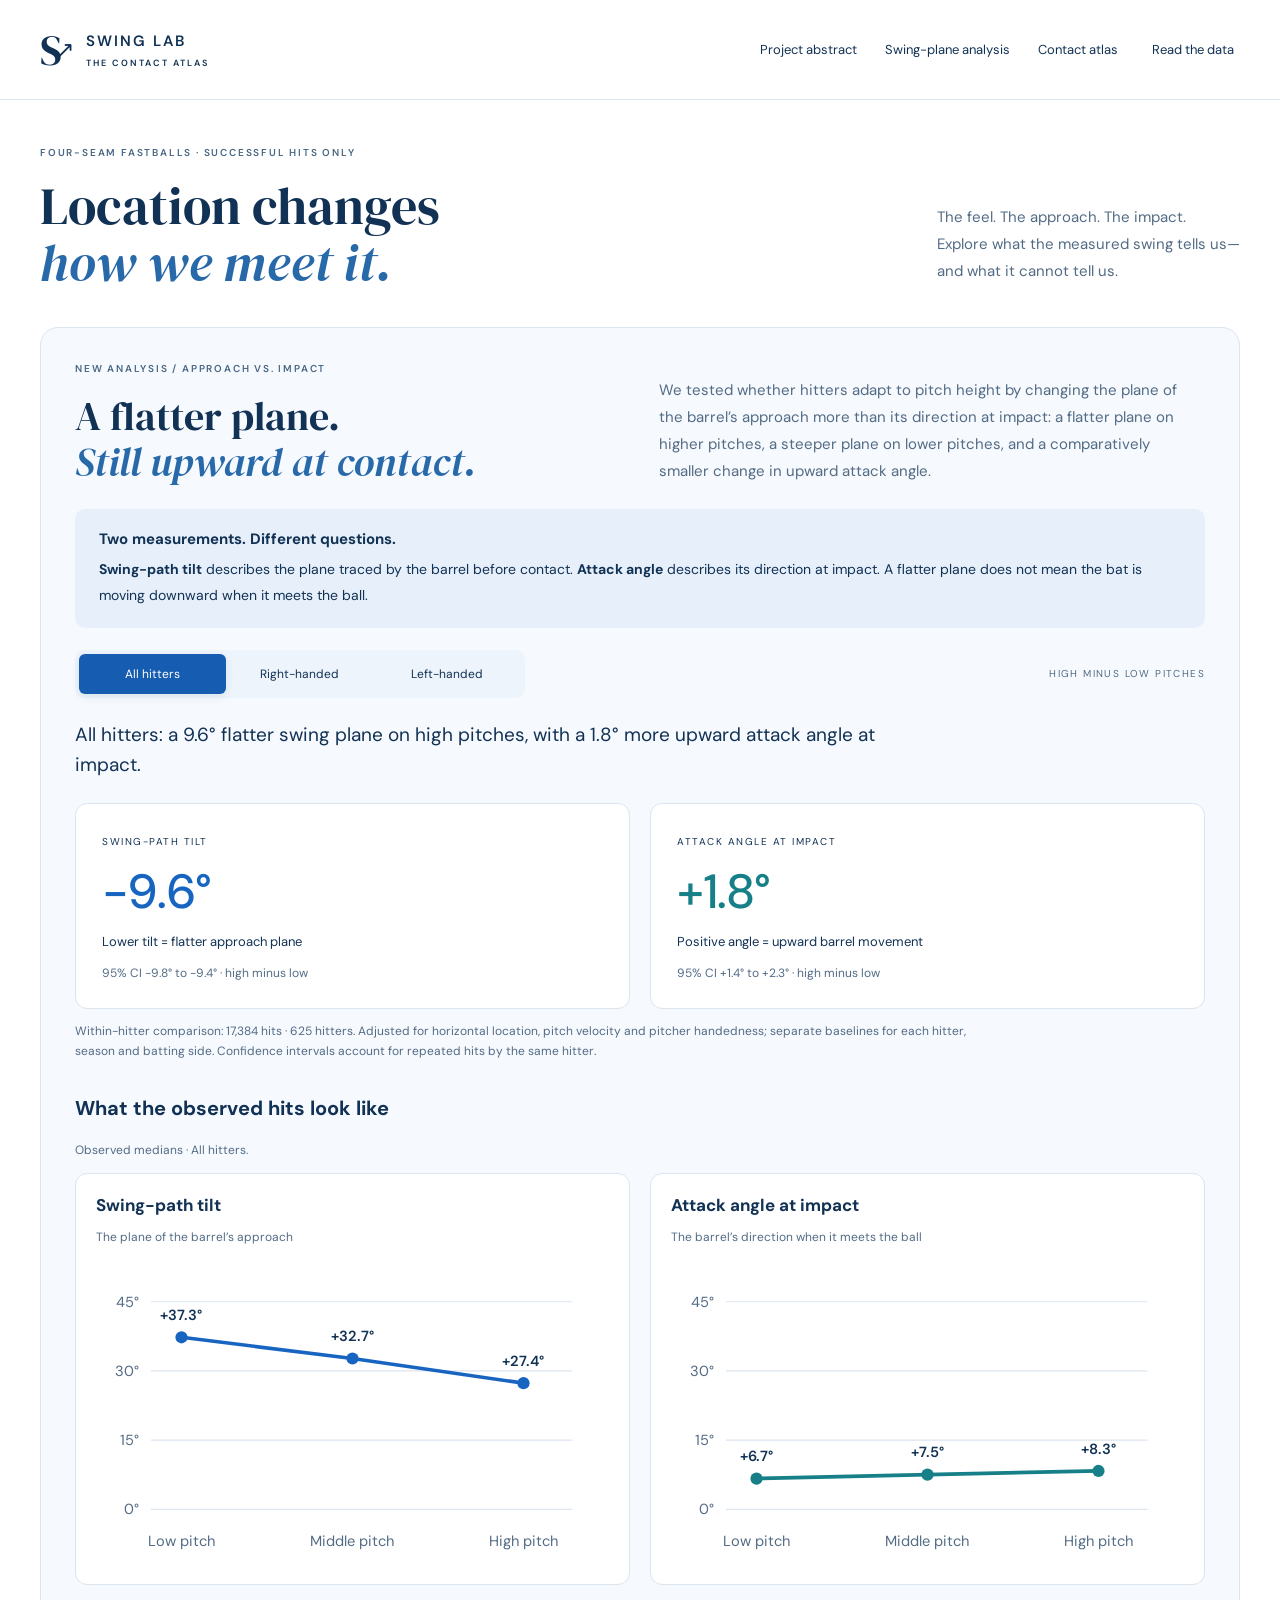
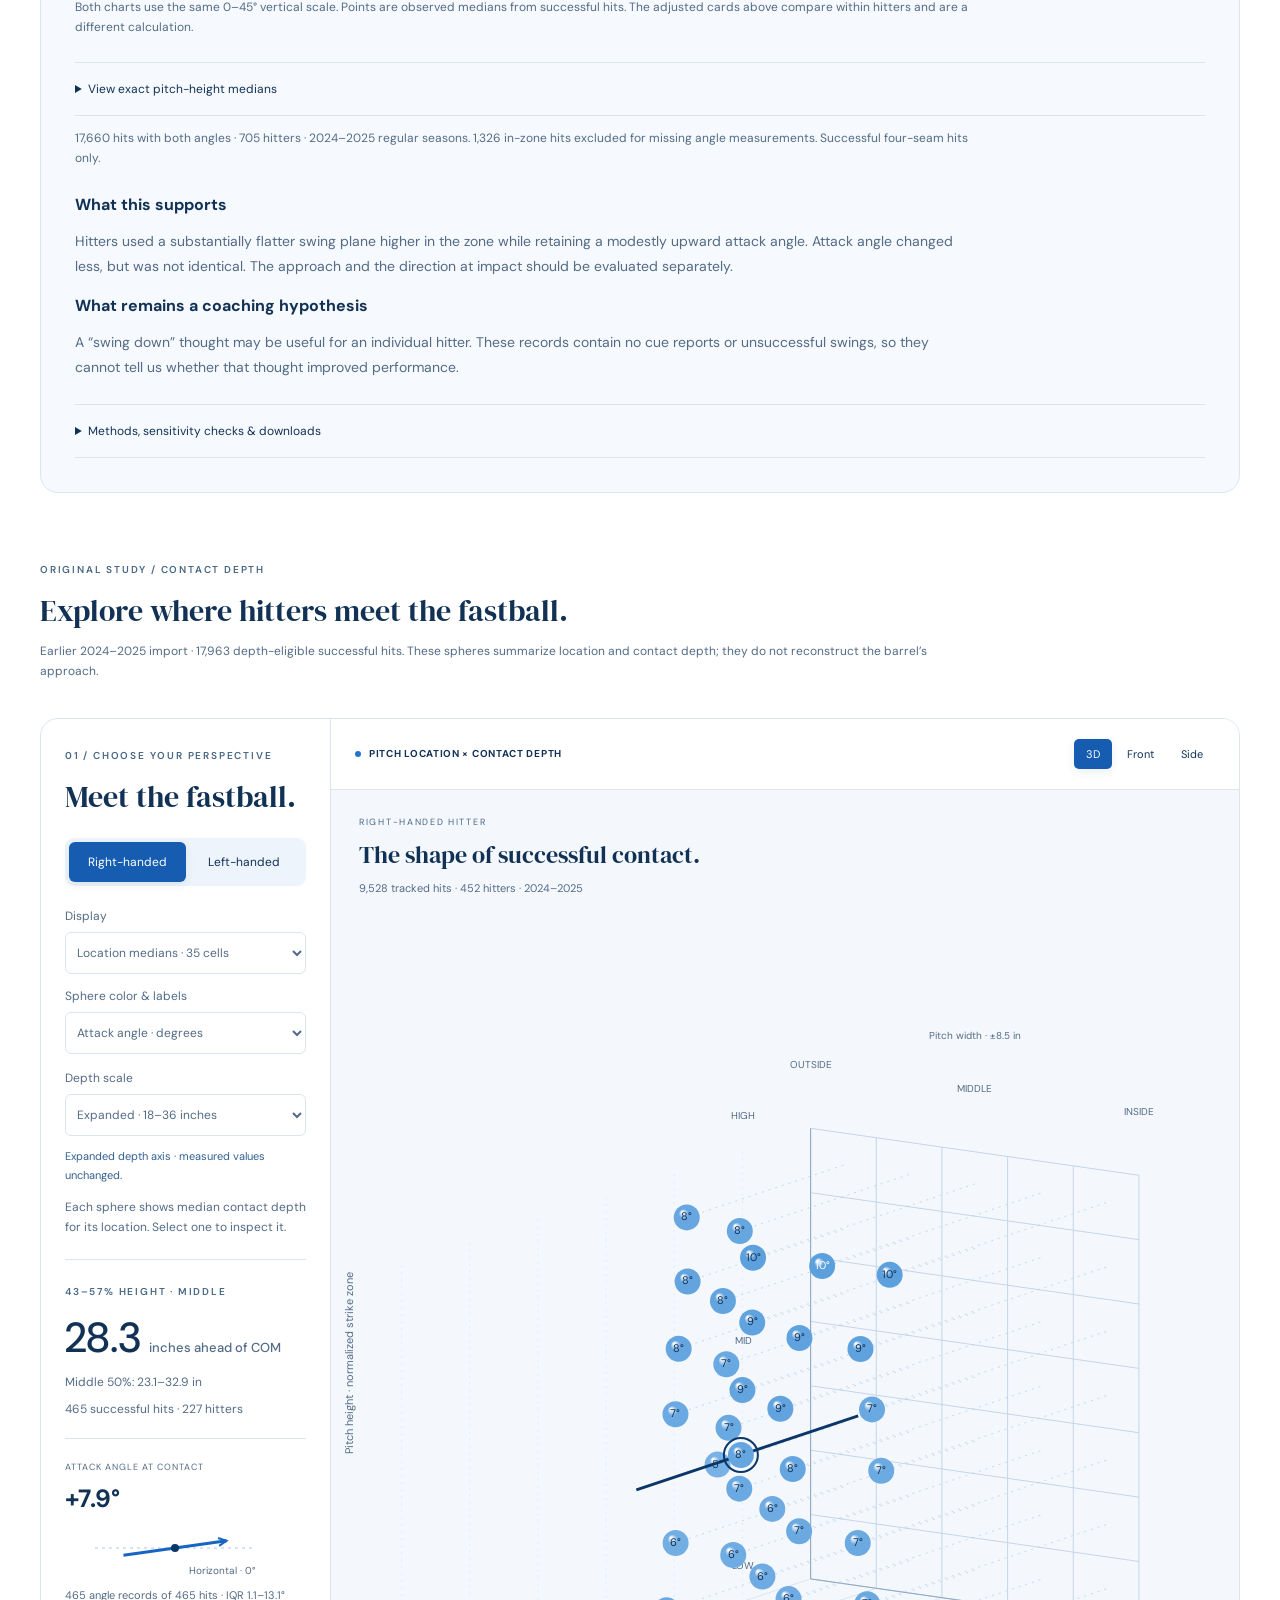
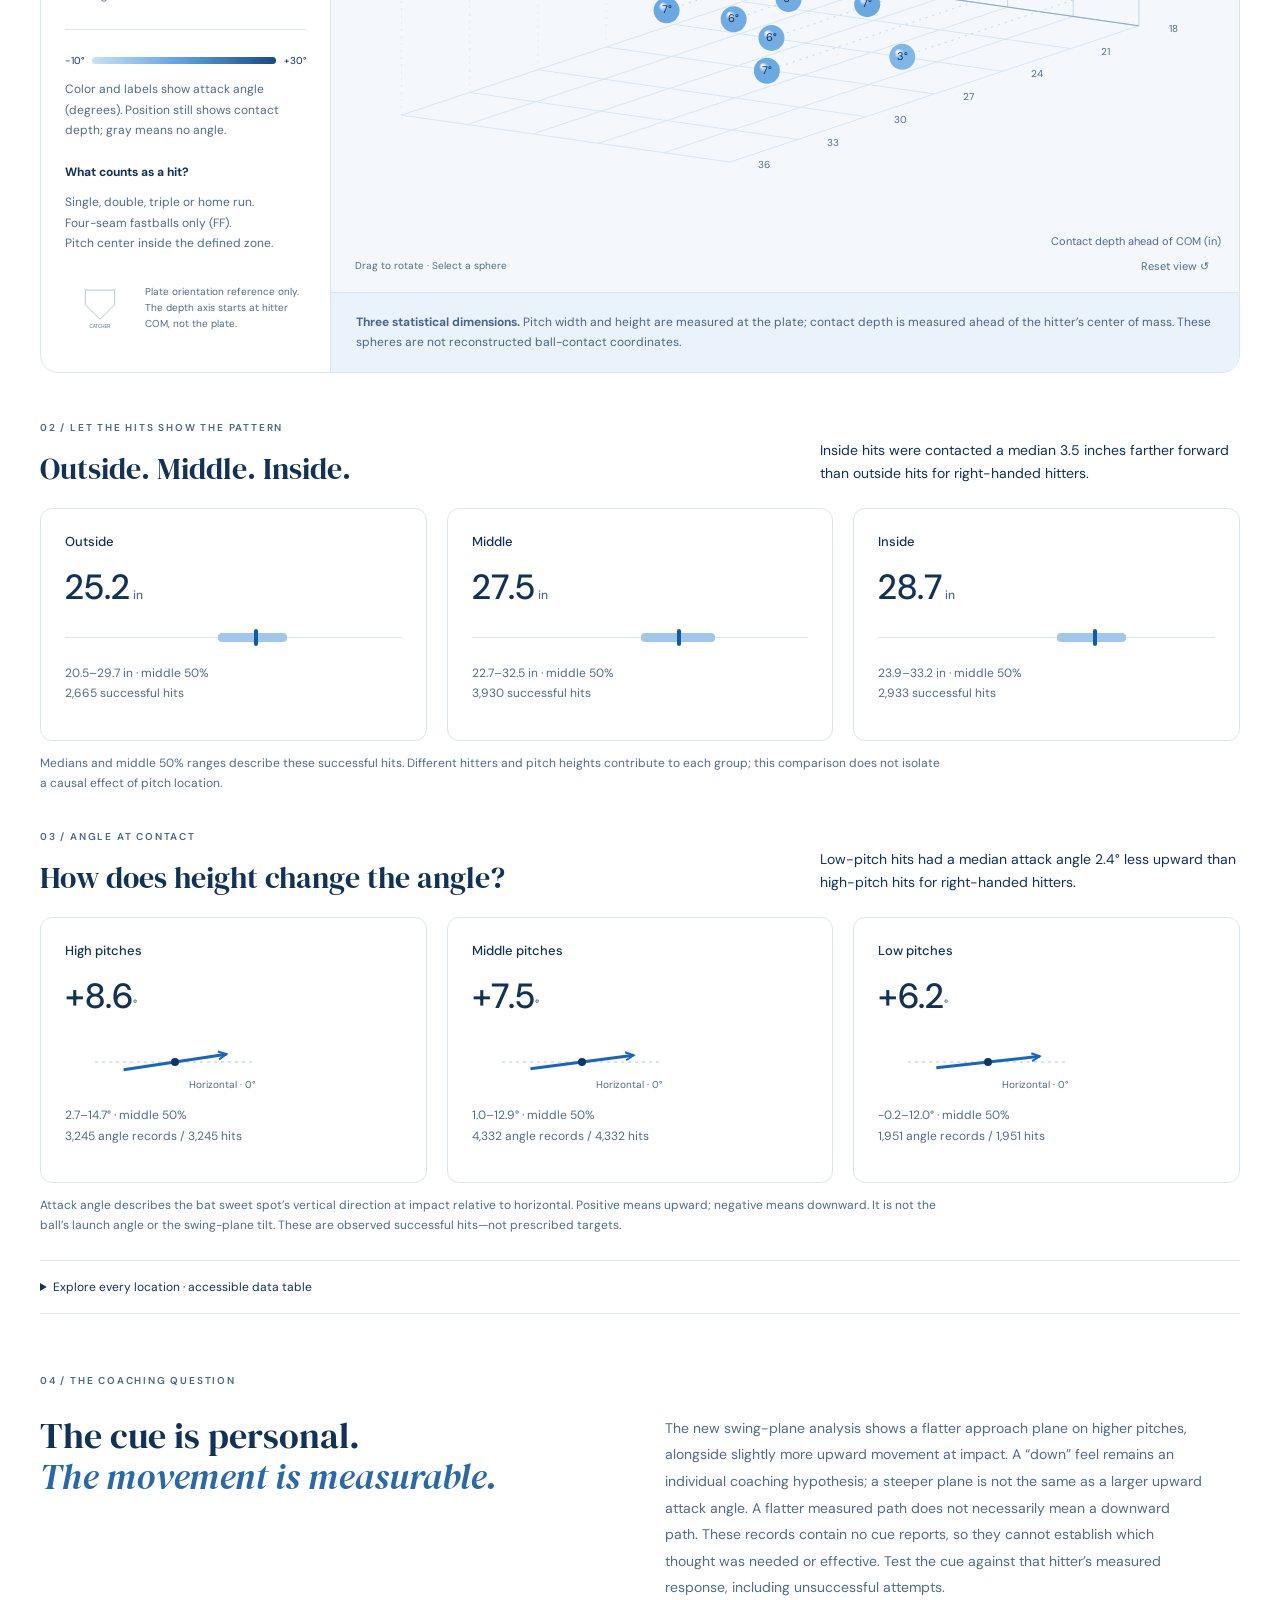
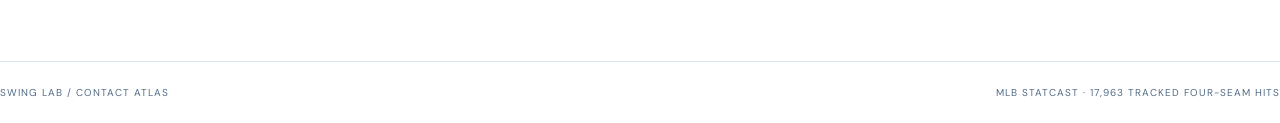
==== commit d7c45ff0: "Add project abstract and focus hypothesis on measured movement Explain the exploratory hypothesis, t" ====
--- a/contact-atlas/index.html
+++ b/contact-atlas/index.html
@@ -1,5 +1,5 @@
-<!doctype html><html lang="en"><head><meta charset="utf-8"><meta name="viewport" content="width=device-width, initial-scale=1"><title>Swing Lab — Fastball Contact Atlas</title><meta name="description" content="Explore swing-plane tilt, attack angle and contact depth by pitch location, with within-hitter analysis."><link rel="stylesheet" href="contact-map.css"></head><body><header><a class="brand" href="./">S<span>↗</span> <b>SWING LAB<small>THE CONTACT ATLAS</small></b></a><nav><a href="#swing-plane">Swing-plane analysis</a><a href="#contact-atlas">Contact atlas</a><button id="methodOpen">Read the data</button></nav></header><main><section class="intro"><div><p class="eyebrow">FOUR-SEAM FASTBALLS · SUCCESSFUL HITS ONLY</p><h1>Location changes<br><em>how we meet it.</em></h1></div><p class="lede">The feel. The approach. The impact.<br>Explore what the measured swing tells us—<br>and what it cannot tell us.</p></section><section class="plane-study" id="swing-plane" aria-labelledby="plane-title">
-<div class="study-top"><div><p class="eyebrow">NEW ANALYSIS / APPROACH VS. IMPACT</p><h2 id="plane-title">A flatter plane.<br><em>Still upward at contact.</em></h2></div><p>Conversations from Pat Burgess’s time working in baseball led to a practical question: does the approach flatten higher in the zone while the direction at contact changes less?</p></div>
+<!doctype html><html lang="en"><head><meta charset="utf-8"><meta name="viewport" content="width=device-width, initial-scale=1"><title>Swing Lab — Fastball Contact Atlas</title><meta name="description" content="Explore swing-plane tilt, attack angle and contact depth by pitch location, with within-hitter analysis."><link rel="stylesheet" href="contact-map.css"></head><body><header><a class="brand" href="./">S<span>↗</span> <b>SWING LAB<small>THE CONTACT ATLAS</small></b></a><nav><a href="abstract.html">Project abstract</a><a href="#swing-plane">Swing-plane analysis</a><a href="#contact-atlas">Contact atlas</a><button id="methodOpen">Read the data</button></nav></header><main><section class="intro"><div><p class="eyebrow">FOUR-SEAM FASTBALLS · SUCCESSFUL HITS ONLY</p><h1>Location changes<br><em>how we meet it.</em></h1></div><p class="lede">The feel. The approach. The impact.<br>Explore what the measured swing tells us—<br>and what it cannot tell us.</p></section><section class="plane-study" id="swing-plane" aria-labelledby="plane-title">
+<div class="study-top"><div><p class="eyebrow">NEW ANALYSIS / APPROACH VS. IMPACT</p><h2 id="plane-title">A flatter plane.<br><em>Still upward at contact.</em></h2></div><p>We tested whether hitters adapt to pitch height by changing the plane of the barrel’s approach more than its direction at impact: a flatter plane on higher pitches, a steeper plane on lower pitches, and a comparatively smaller change in upward attack angle.</p></div>
 <div class="study-insight"><strong>Two measurements. Different questions.</strong><p><b>Swing-path tilt</b> describes the plane traced by the barrel before contact. <b>Attack angle</b> describes its direction at impact. A flatter plane does not mean the bat is moving downward when it meets the ball.</p></div>
 <div class="study-toolbar"><div class="switch study-switch" role="group" aria-label="Analysis batting side"><button data-analysis-side="All" aria-pressed="true">All hitters</button><button data-analysis-side="R" aria-pressed="false">Right-handed</button><button data-analysis-side="L" aria-pressed="false">Left-handed</button></div><span class="study-tag">HIGH MINUS LOW PITCHES</span></div>
 <p id="analysisStatus" role="status">Loading the analysis…</p><p id="analysisFinding" class="study-finding" aria-live="polite"></p>
--- a/contact-atlas/contact-map.css
+++ b/contact-atlas/contact-map.css
@@ -8,3 +8,5 @@
 /* Swing-plane study: separate approach and impact metrics. */
 html{scroll-behavior:smooth}.plane-study{margin:28px 0 70px;padding:34px;border:1px solid var(--line);border-radius:18px;background:#f6f9fd;scroll-margin-top:24px}.study-top{display:grid;grid-template-columns:1fr 1fr;gap:38px}.study-top h2{font-size:40px}.study-top>p{color:var(--muted);line-height:1.8;max-width:520px}.study-insight{background:#e7f0fa;padding:20px 24px;border-radius:10px}.study-insight p{font-size:14px;line-height:1.8;margin:8px 0 0}.study-toolbar{display:flex;align-items:center;justify-content:space-between;gap:20px}.study-switch{max-width:450px;flex:1}.study-switch button{padding:12px}.study-tag{font-size:10px;letter-spacing:1.4px;color:var(--muted)}.study-finding{font-size:19px;line-height:1.6;margin:0 0 22px;max-width:850px}.effect-grid,.study-charts{display:grid;grid-template-columns:1fr 1fr;gap:20px}.effect{background:white;padding:26px;border:1px solid var(--line);border-radius:12px}.effect>span{font-size:10px;letter-spacing:1.5px}.effect>strong{display:block;font-size:48px;font-weight:500;color:#1765c1;margin:10px 0}.effect p{font-size:13px;margin:0 0 12px}.effect small{color:var(--muted);font-size:12px}.attack-effect>strong{color:#167f88}.study-chart-head{margin-top:34px}.study-chart-head h3{font-size:20px}.study-chart-head p,.study-charts p{font-size:12px;color:var(--muted);line-height:1.6}.study-charts article{background:white;padding:20px;border:1px solid var(--line);border-radius:12px;min-width:0}.study-charts h3{margin:0;font-size:17px}.study-charts svg{display:block;width:100%;height:auto}.study-charts svg text{font:12px 'DM Sans',sans-serif;fill:#536b85}.study-charts svg .value{font-weight:600;fill:#123255}.study-conclusion{margin-top:25px;max-width:900px}.study-conclusion h3{font-size:16px;margin-bottom:8px}.study-conclusion p{font-size:14px;line-height:1.8;color:var(--muted)}.study-downloads{display:flex;flex-wrap:wrap;gap:12px 24px;margin-top:20px}.study-downloads a{font-size:12px;text-decoration:underline}.atlas-divider{padding:0 0 24px;scroll-margin-top:24px}.atlas-divider h2{margin-bottom:10px}#analysisStatus:empty{display:none}
 @media(max-width:760px){.plane-study{padding:20px 15px;margin-bottom:40px}.study-top{grid-template-columns:1fr;gap:0}.study-top h2{font-size:32px}.study-top>p{font-size:13px;margin:0 0 20px}.study-insight{padding:16px}.study-toolbar{display:block}.study-tag{display:block;margin-bottom:16px}.study-switch{max-width:none;margin:18px 0 12px}.study-switch button{padding:12px 5px}.effect-grid{gap:10px}.effect{padding:18px 12px}.effect>strong{font-size:38px}.effect>span{font-size:9px;letter-spacing:.6px}.effect p,.effect small{font-size:11px;line-height:1.7}.study-charts{grid-template-columns:1fr}.study-finding{font-size:16px}header nav{gap:12px;font-size:10px}header nav button{font-size:10px}.brand{font-size:32px;gap:6px}.brand small{letter-spacing:1px}.brand b{font-size:10px;letter-spacing:1px}.study-chart-head h3{font-size:18px}.intro h1{font-size:36px}}
+
+.abstract-page{max-width:1100px;padding-bottom:50px}.abstract-lead{max-width:730px;font-size:18px;line-height:1.8;color:var(--muted);margin:25px 0 36px}.abstract-question{padding:32px;background:#eaf2fb;border:1px solid var(--line);border-radius:16px}.abstract-question h2{font-size:34px}.abstract-question p:not(.eyebrow),.abstract-body p,.abstract-body li{font-size:15px;line-height:1.85;color:var(--muted)}.abstract-body{max-width:900px}.abstract-body section{margin-top:42px;padding-top:28px;border-top:1px solid var(--line)}.abstract-body h2{font-size:28px;margin-bottom:16px}.abstract-body li{margin-bottom:12px}.abstract-body caption{text-align:left;color:var(--muted);font-size:12px;padding:8px 0}.abstract-body table{font-size:14px}.abstract-limits{border-left:3px solid #87add6;padding-left:22px}@media(max-width:760px){header{height:auto;min-height:80px;padding-top:16px;padding-bottom:16px;align-items:flex-start;gap:12px}header nav{flex-wrap:wrap;justify-content:flex-end;max-width:64%;row-gap:10px}.abstract-page h1{font-size:36px}.abstract-lead{font-size:16px}.abstract-question{padding:24px 18px}.abstract-question h2{font-size:28px}.abstract-body h2{font-size:25px}.abstract-body p,.abstract-body li{font-size:14px}}
